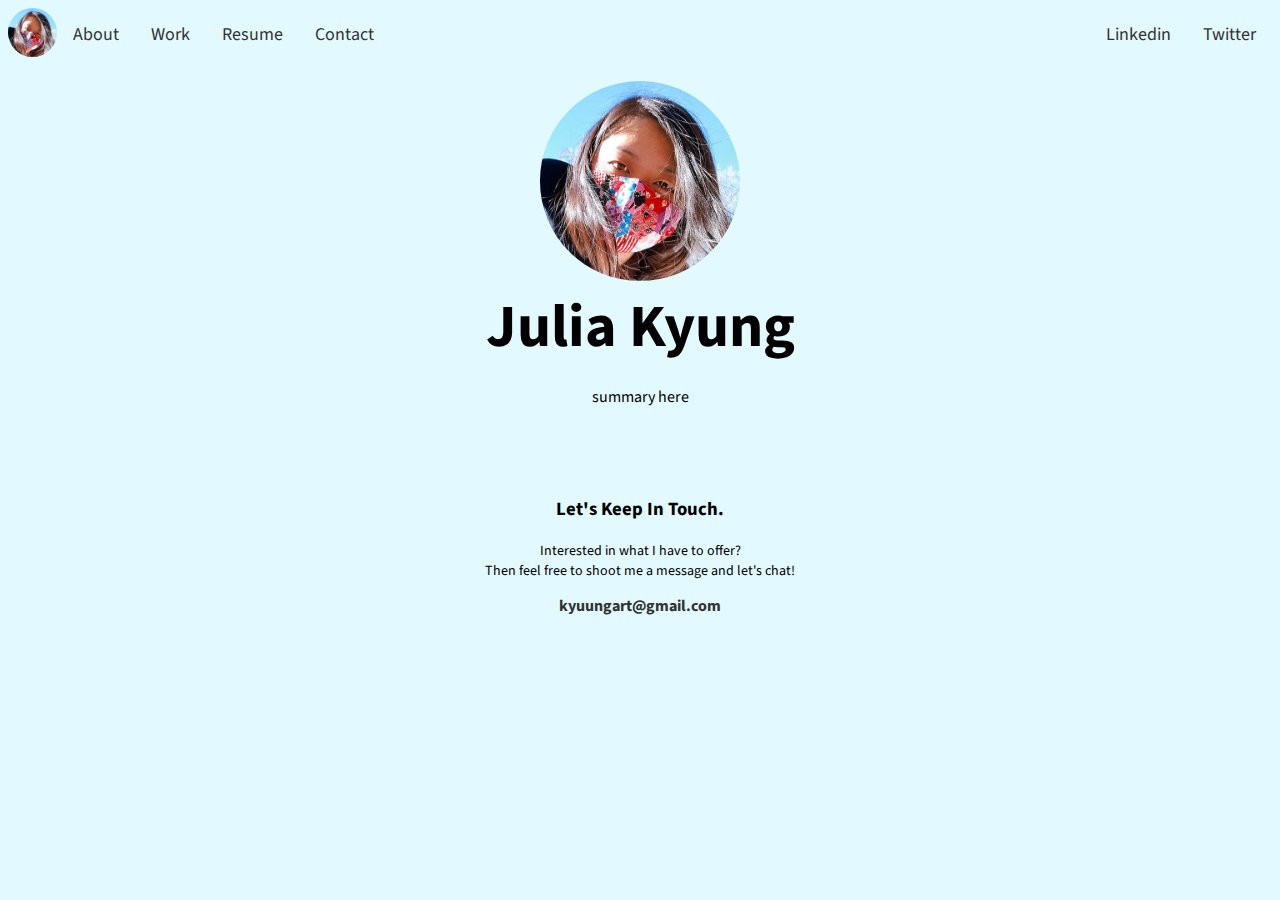
==== index.html @ cb3d5f01 "updating repo" ====
<!DOCTYPE html>
<html>
<head>
    <link href='https://fonts.googleapis.com/css?family=Source+Sans+Pro' rel='stylesheet' type='text/css'>
    <link href="style.css" rel="stylesheet" type="text/css">
    <title>Kyungart</title>
</head>

<body>
<header class="header">
    <img class="logo" src="images/image01.jpg">
    <div class="nav">
        <a href="#about">About</a>
        <a href="#work">Work</a>
        <a href="#resume">Resume</a>
        <a href="#contact">Contact</a>

        <div class="rightNav">
            <a href="#about">Linkedin</a>
            <a href="#about">Twitter</a>
        </div> 
    </div>
</header>
<div class="hero">
    <center><img class="heroImage" src="images/image01.jpg">
        <h1>Julia Kyung</h1>
        <p>summary here</p>
    </center>
</div>

<footer>
    <h3>Let's Keep In Touch.</h3>
    <p>Interested in what I have to offer?
        <br>Then feel free to shoot me a message and let's chat!
    </p>
    <p><a href="mailto:kyuungart@gmail.com">kyuungart@gmail.com</a></p>
</footer>
</body>

</html>
---- style.css ----
body {
    background-color: #E2FAFF;
}

.logo {
    float: left;
    width: 49px;
    border-radius: 50%;
}
.nav {
    overflow: hidden;
}
.nav a {
    float: left;
    color: #333;
    text-align: center;
    padding: 14px 16px;
    text-decoration: none;
    font-size: 18px;
    font-family: 'Source Sans Pro', sans-serif;
}
.nav a:hover{
    color: #BC1853;
}

.rightNav {
    float: right;
}


.hero {
    margin: 20px auto;
}

.heroImage{
    border-radius: 50%;
    width: 200px;
}
.hero p {
    font-family: 'Source Sans Pro', sans-serif;
}
h1 {
    font-size: 60px;
    font-family: 'Source Sans Pro', sans-serif;
    margin: 0;
}

footer {
    font-family: 'Source Sans Pro', sans-serif;
    text-align: center;
    padding-top: 50px;
}
footer p {
    font-size: 14px;
}

footer a {
    text-decoration: none;
    color: #333;
    font-size: 16px;
    font-weight: bold;
}
footer a:hover {
    color: #BC1853;
}
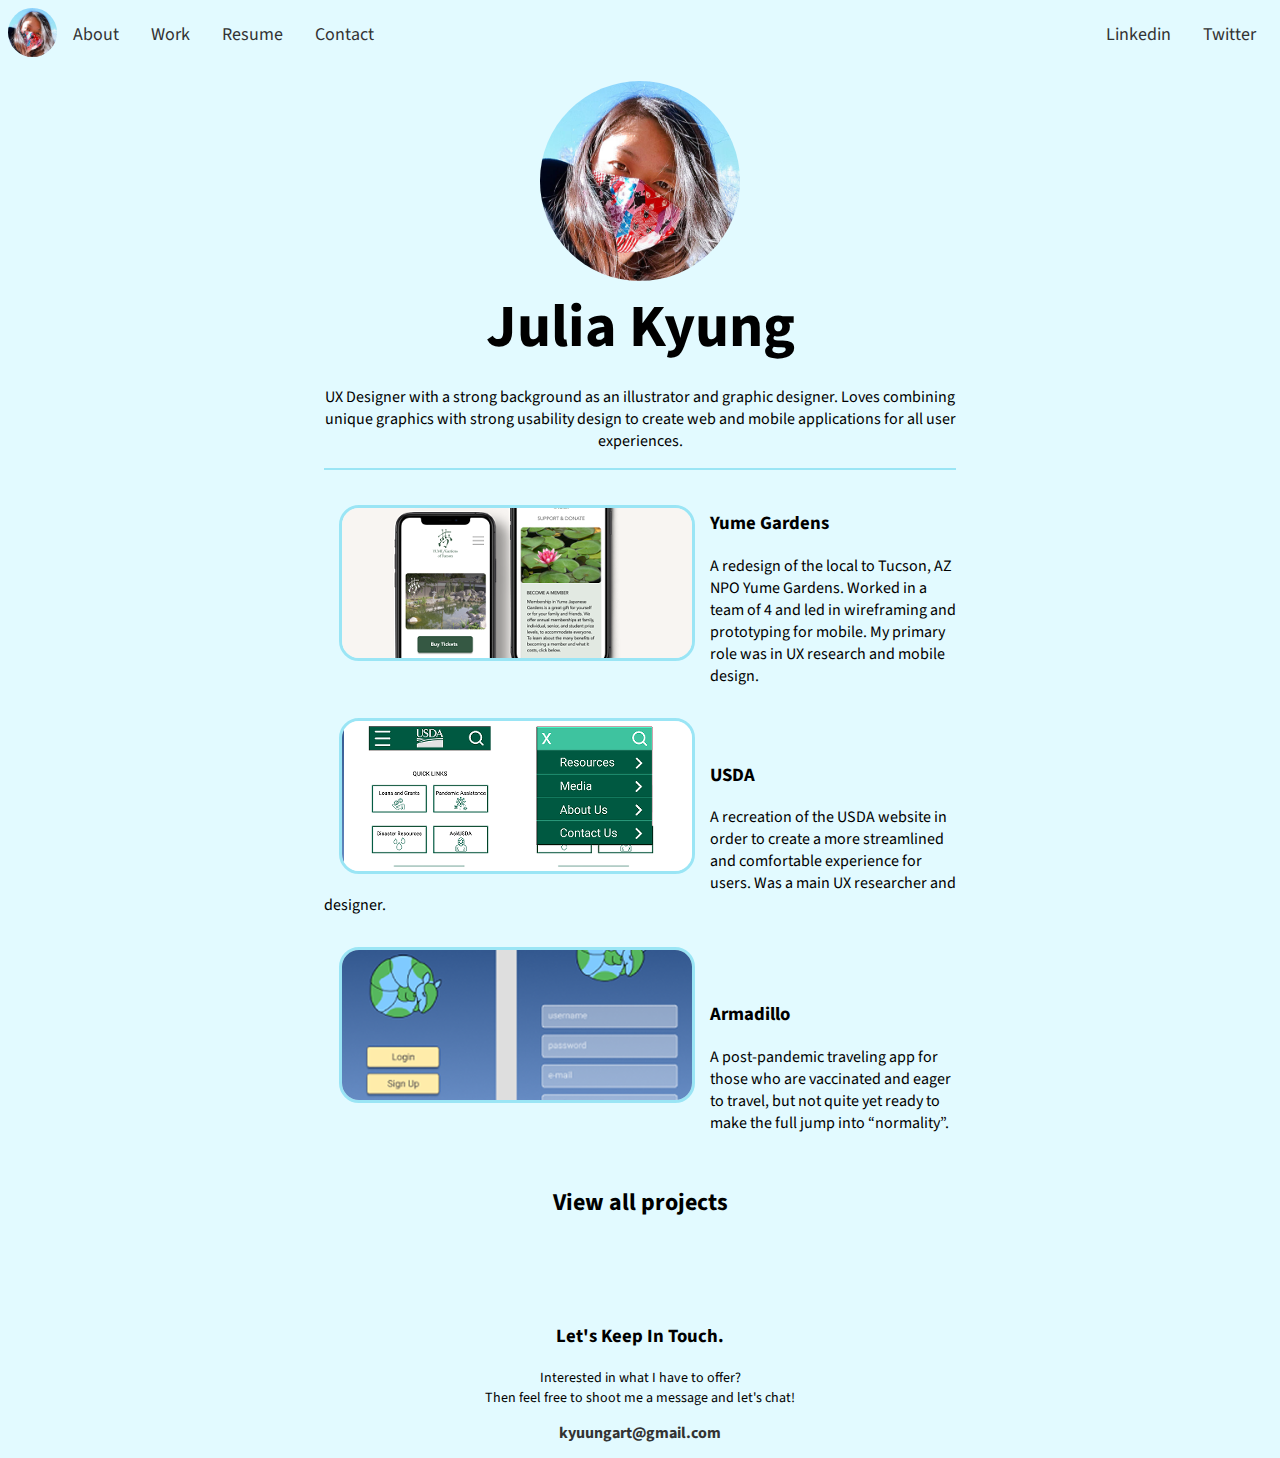
==== commit 32b5ee1d: "updated work preview" ====
--- a/index.html
+++ b/index.html
@@ -24,8 +24,42 @@
 <div class="hero">
     <center><img class="heroImage" src="images/image01.jpg">
         <h1>Julia Kyung</h1>
-        <p>summary here</p>
+        <p>UX Designer with a strong background as an illustrator and graphic 
+            designer. Loves combining unique graphics with strong usability design
+             to create web and mobile applications for all user experiences.</p>
     </center>
+    <hr>
+</div>
+<div class="workPreview">
+    <div class="prevDiv">
+        <img class="prevImg" src="/images/yume.png">
+        <div class="previewText1">
+            <h3>Yume Gardens</h3>
+        <p>A redesign of the local to Tucson, AZ NPO Yume Gardens. 
+            Worked in a team of 4 and led in wireframing and prototyping for mobile.
+             My primary role was in UX research and mobile design.</p>
+        </div>
+    </div>
+    <div class="prevDiv">
+        <img class="prevImg" src="/images/usdaprev.png">
+        <div class="previewText2">
+            <h3>USDA</h3>
+        <p>A recreation of the USDA website in order to create a more streamlined and comfortable 
+            experience for users. Was a main UX researcher and designer.</p>
+        </div>
+    </div>
+    <div class="prevDiv">
+        <img class="prevImg" src="/images/armadillo.png">
+        <div class="previewText3">
+            <h3>Armadillo</h3>
+        <p>A post-pandemic traveling app for those who are vaccinated and eager 
+            to travel, but not quite yet ready to make the full jump into 
+            “normality”.</p>
+        </div>
+    </div>
+    <div class="theRest">
+        <h2>View all projects</h2>
+    </div>
 </div>
 
 <footer>
--- a/style.css
+++ b/style.css
@@ -27,9 +27,15 @@
     float: right;
 }
 
+hr {
+    background: #9AE5F5;
+    height: 2px;
+    border: none;
+}
 
 .hero {
     margin: 20px auto;
+    width: 50%;
 }
 
 .heroImage{
@@ -62,4 +68,29 @@
 }
 footer a:hover {
     color: #BC1853;
+}
+.workPreview {
+    margin: auto;
+    width: 50%;
+    font-family: 'Source Sans Pro', sans-serif;
+}
+.prevImg {
+    float: left;
+    margin: 15px;
+    border: 3px solid #9AE5F5;
+    border-radius: 20px;
+}
+.previewText1 {
+    padding-top: 2px;
+}
+.previewText2 {
+    padding-top: 40px;
+}
+.previewText3 {
+    padding-top: 50px;
+}
+.theRest {
+    clear: both;
+    text-align: center;
+    padding: 15px;
 }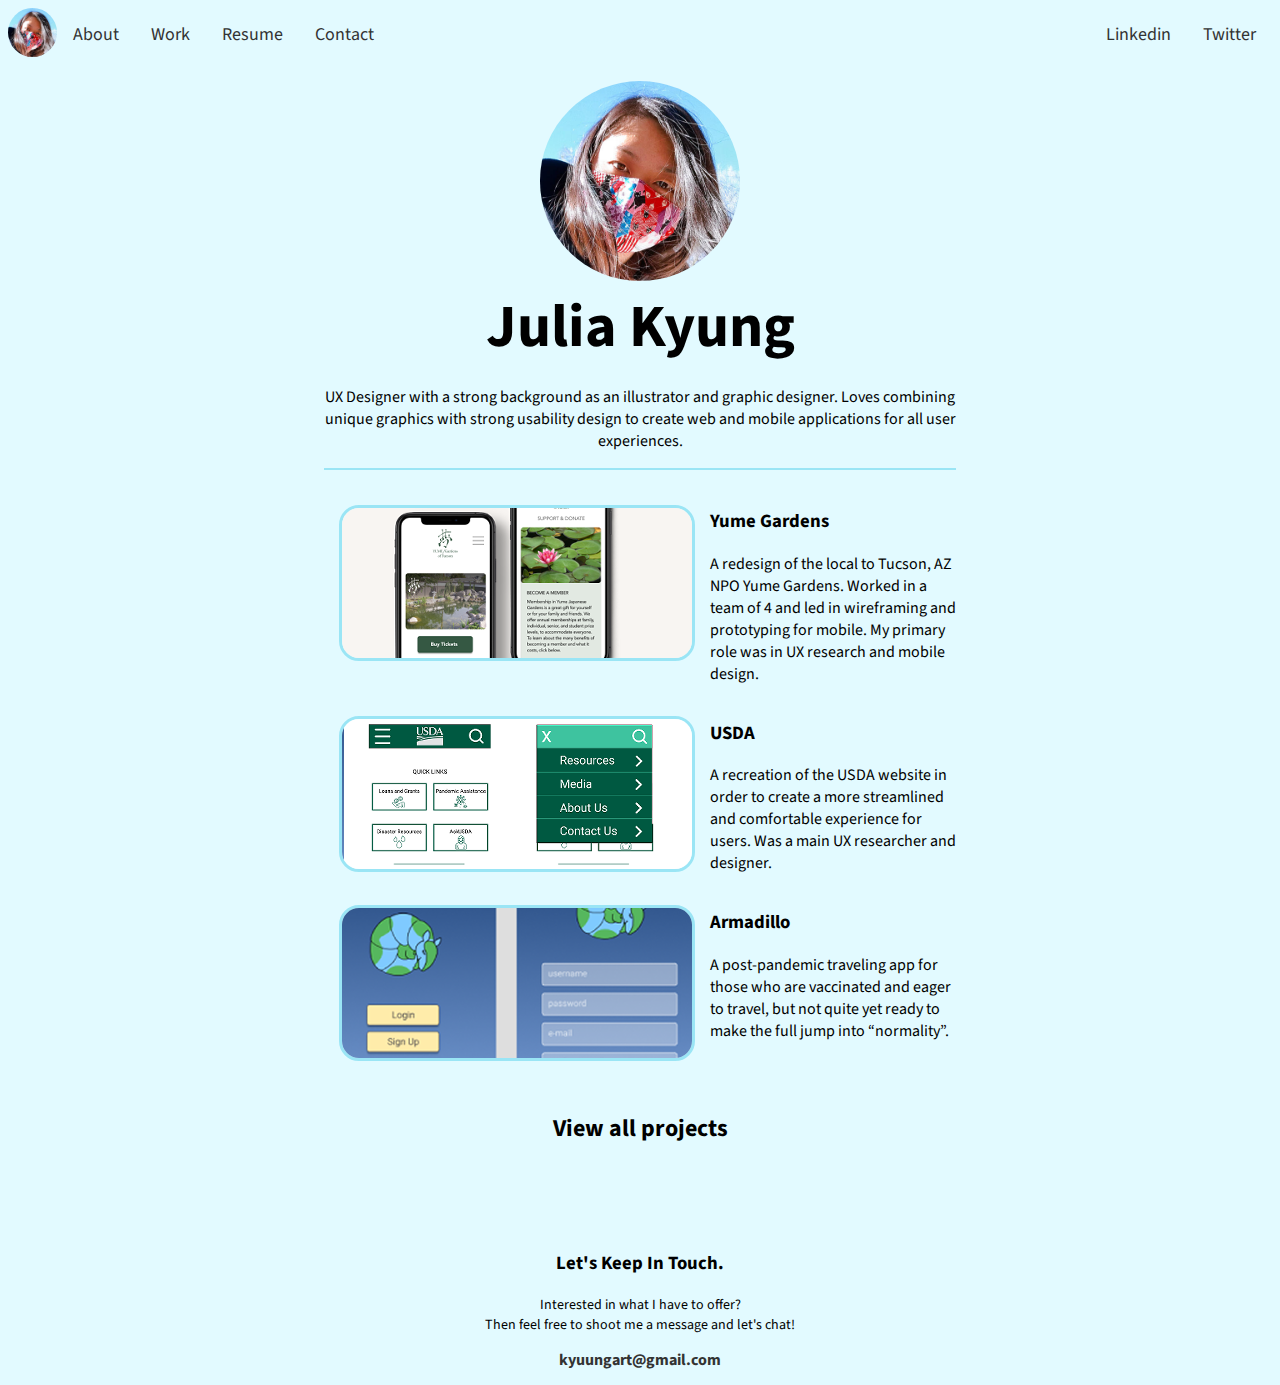
==== commit 26da9d60: "updated html/css" ====
--- a/index.html
+++ b/index.html
@@ -3,14 +3,16 @@
 <head>
     <link href='https://fonts.googleapis.com/css?family=Source+Sans+Pro' rel='stylesheet' type='text/css'>
     <link href="style.css" rel="stylesheet" type="text/css">
+    <link rel="stylesheet" href="https://cdnjs.cloudflare.com/ajax/libs/font-awesome/4.7.0/css/font-awesome.min.css">
     <title>Kyungart</title>
 </head>
 
 <body>
 <header class="header">
-    <img class="logo" src="images/image01.jpg">
+
+    <a href="/index.html"><img class="logo" src="images/image01.jpg"></a>
     <div class="nav">
-        <a href="#about">About</a>
+        <a href="/about.html">About</a>
         <a href="#work">Work</a>
         <a href="#resume">Resume</a>
         <a href="#contact">Contact</a>
--- a/style.css
+++ b/style.css
@@ -42,10 +42,10 @@
     border-radius: 50%;
     width: 200px;
 }
-.hero p {
+p {
     font-family: 'Source Sans Pro', sans-serif;
 }
-h1 {
+.hero h1 {
     font-size: 60px;
     font-family: 'Source Sans Pro', sans-serif;
     margin: 0;
@@ -70,6 +70,7 @@
     color: #BC1853;
 }
 .workPreview {
+    display: grid;
     margin: auto;
     width: 50%;
     font-family: 'Source Sans Pro', sans-serif;
@@ -80,17 +81,51 @@
     border: 3px solid #9AE5F5;
     border-radius: 20px;
 }
-.previewText1 {
-    padding-top: 2px;
-}
-.previewText2 {
-    padding-top: 40px;
-}
-.previewText3 {
-    padding-top: 50px;
-}
 .theRest {
     clear: both;
     text-align: center;
     padding: 15px;
+}
+.aboutMe {
+    width: 50%;
+    margin: auto;
+}
+.aboutMe h1 {
+    font-size: 40px;
+    font-family: 'Source Sans Pro', sans-serif;
+}
+.mySkills {
+    width: 50%;
+    margin: auto;
+}
+.mySkills h1 {
+    font-size: 40px;
+    font-family: 'Source Sans Pro', sans-serif;
+}
+.mySkills h3 {
+    font-size: 20px;
+    font-family: 'Source Sans Pro', sans-serif;
+}
+.containerFlex {
+    display: flex;
+}
+.containerFlex > div {
+    margin: 10px;
+}
+@media only screen and (max-width: 700px) {
+    .logo {
+        display: none;
+    }
+    .rightNav {
+        display: none;
+    }
+    .heroImage {
+        width: 40%;
+    }
+    .aboutMe {
+        width: 100%;
+    }
+    .mySkills {
+        width: 100%;
+    }
 }